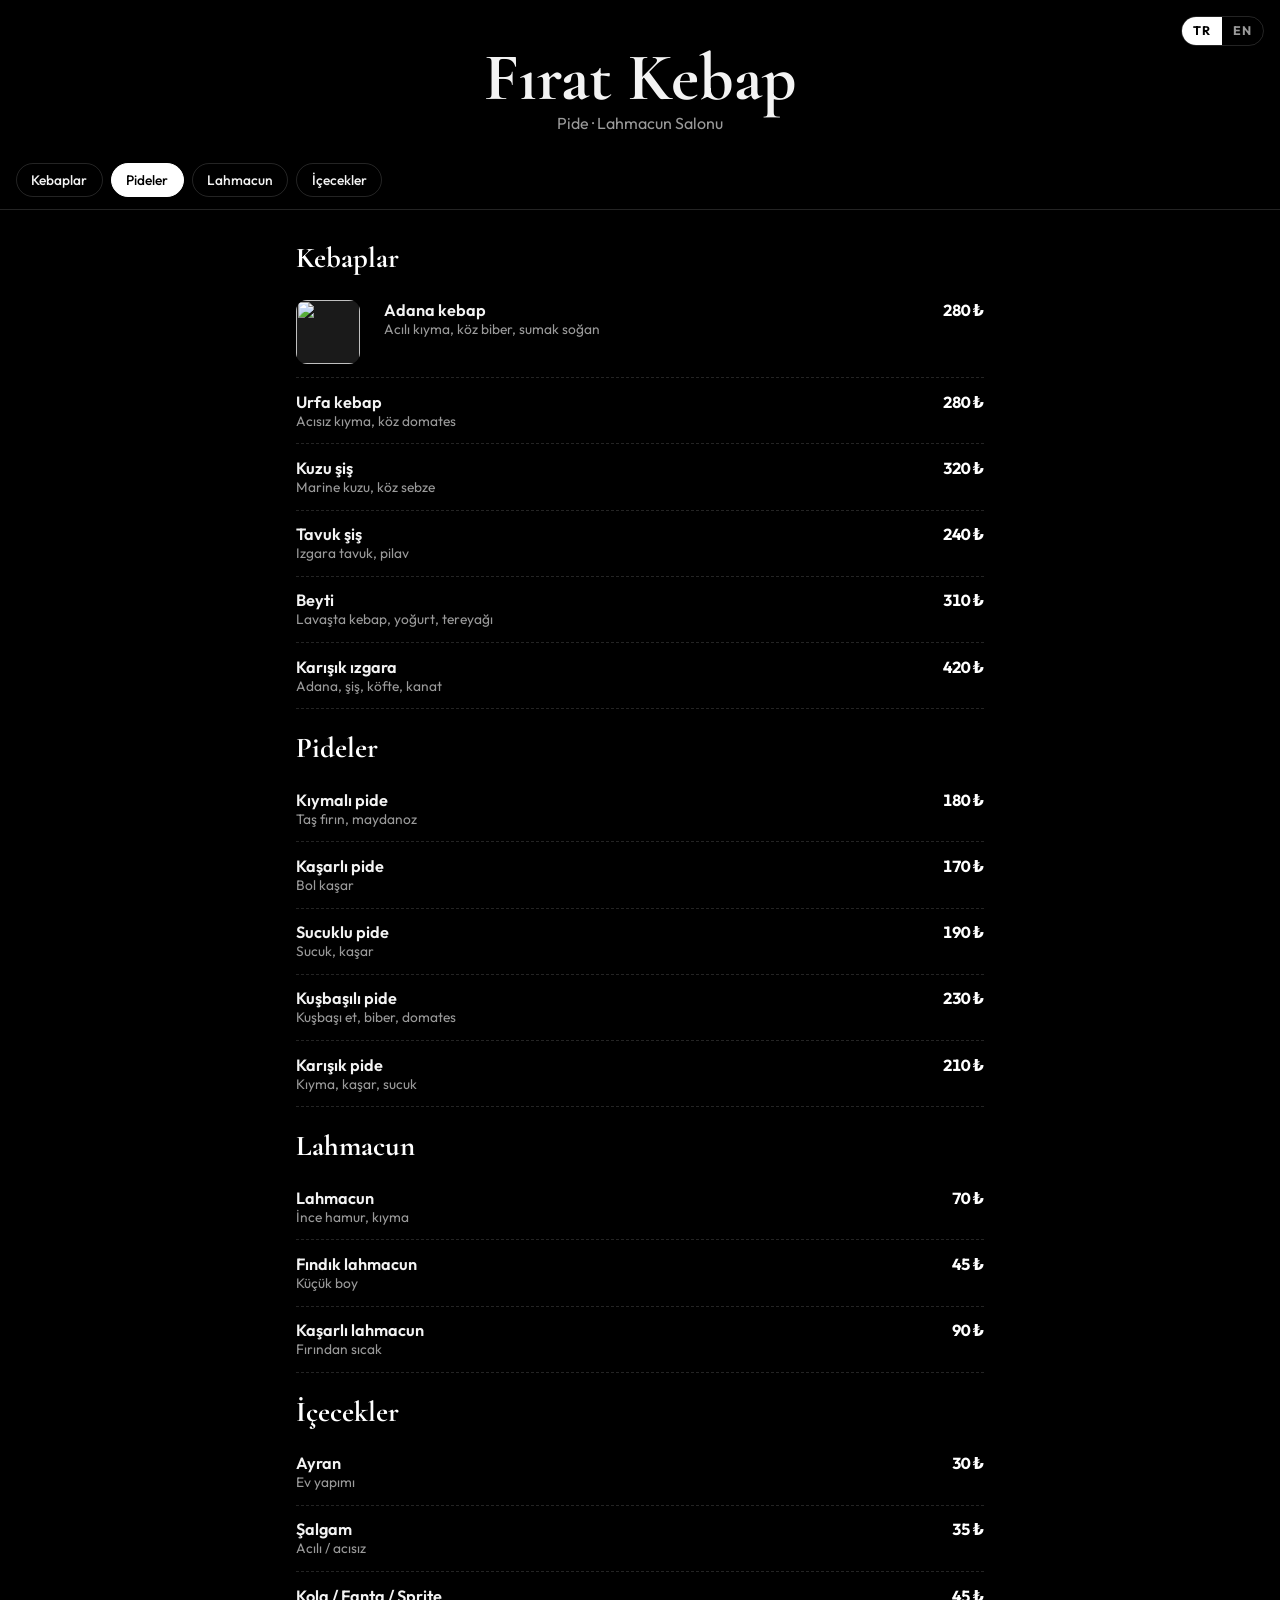
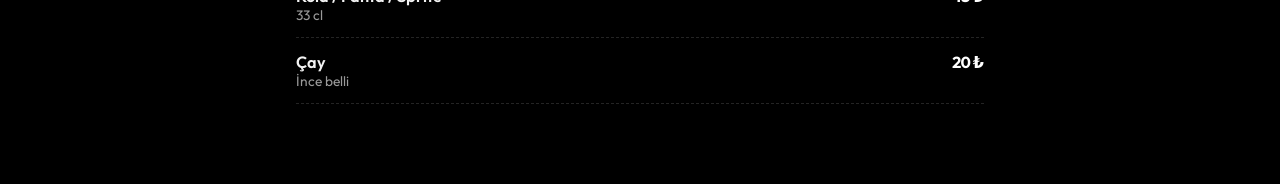
==== index.html @ bc03a83b "Add Turkish/English language toggle on the menu. Co-authored-by: Cursor <cursoragent@cursor.com>" ====
<!DOCTYPE html>
<html lang="tr">
  <head>
    <meta charset="UTF-8" />
    <meta name="viewport" content="width=device-width, initial-scale=1, viewport-fit=cover" />
    <meta name="theme-color" content="#000000" />
    <title>Fırat Kebap · Pide Lahmacun Salonu</title>
    <link rel="preconnect" href="https://fonts.googleapis.com" />
    <link rel="preconnect" href="https://fonts.gstatic.com" crossorigin />
    <link
      href="https://fonts.googleapis.com/css2?family=Cormorant+Garamond:ital,wght@0,600;0,700;1,600&family=Outfit:wght@400;500;600;700&display=swap"
      rel="stylesheet"
    />
    <link rel="stylesheet" href="styles.css?v=3" />
  </head>
  <body>
    <header class="hero">
      <div class="lang" id="lang">
        <button type="button" data-lang="tr">TR</button>
        <button type="button" data-lang="en">EN</button>
      </div>
      <p class="kicker" id="kicker" hidden></p>
      <h1>Fırat Kebap</h1>
      <p class="subtitle" id="subtitle">Pide · Lahmacun Salonu</p>
    </header>

    <nav class="cats" id="cats" aria-label="Kategoriler"></nav>

    <main id="menu"></main>

    <footer class="foot" id="foot" hidden></footer>

    <dialog class="zoom" id="zoom">
      <img id="zoomImg" alt="" />
    </dialog>

    <script src="github-config.js"></script>
    <script src="menu.js"></script>
    <script src="cloud.js"></script>
    <script src="app.js?v=3"></script>
  </body>
</html>
---- styles.css ----
:root {
  --bg: #000000;
  --bg-2: #0d0d0d;
  --paper: #f3f3f3;
  --muted: #9a9a9a;
  --ember: #ffffff;
  --gold: #e8e8e8;
  --line: rgba(255, 255, 255, 0.14);
}

* {
  box-sizing: border-box;
  margin: 0;
  padding: 0;
}

html {
  scroll-behavior: smooth;
}

body {
  min-height: 100dvh;
  font-family: Outfit, system-ui, sans-serif;
  background: #000;
  color: var(--paper);
}

.hero {
  position: relative;
  text-align: center;
  padding: 2.4rem 1.2rem 1.2rem;
}

.lang {
  position: absolute;
  top: 1rem;
  right: 1rem;
  display: flex;
  border: 1px solid var(--line);
  border-radius: 999px;
  overflow: hidden;
}

.lang button {
  appearance: none;
  border: 0;
  background: transparent;
  color: #9a9a9a;
  font: inherit;
  font-size: 0.78rem;
  font-weight: 700;
  letter-spacing: 0.06em;
  padding: 0.4rem 0.7rem;
  cursor: pointer;
}

.lang button.on {
  background: #fff;
  color: #000;
}

.kicker {
  letter-spacing: 0.28em;
  text-transform: uppercase;
  font-size: 0.7rem;
  color: #ccc;
}

.kicker[hidden],
.subtitle[hidden],
.foot[hidden] {
  display: none;
}

.hero h1 {
  font-family: "Cormorant Garamond", Georgia, serif;
  font-size: clamp(2.6rem, 10vw, 4.2rem);
  line-height: 0.95;
  margin: 0.45rem 0 0.2rem;
}

.subtitle {
  color: var(--muted);
  font-size: 1rem;
}

.cats {
  position: sticky;
  top: 0;
  z-index: 5;
  display: flex;
  gap: 0.5rem;
  overflow-x: auto;
  padding: 0.7rem 1rem;
  background: rgba(0, 0, 0, 0.88);
  backdrop-filter: blur(10px);
  border-bottom: 1px solid var(--line);
}

.cats a {
  flex: none;
  text-decoration: none;
  color: var(--paper);
  border: 1px solid var(--line);
  border-radius: 999px;
  padding: 0.45rem 0.9rem;
  font-size: 0.86rem;
  font-weight: 500;
  white-space: nowrap;
}

.cats a.active {
  background: #fff;
  color: #000;
  border-color: #fff;
}

main {
  max-width: 720px;
  margin: 0 auto;
  padding: 0.6rem 1rem 5rem;
}

.section {
  padding-top: 1.3rem;
}

.section h2 {
  font-family: "Cormorant Garamond", Georgia, serif;
  font-size: 1.8rem;
  color: #fff;
  margin-bottom: 0.7rem;
}

.item {
  display: grid;
  grid-template-columns: 1fr auto;
  gap: 0.2rem 1rem;
  padding: 0.85rem 0;
  border-bottom: 1px dashed var(--line);
  align-items: start;
}

.item.with-photo {
  grid-template-columns: 72px 1fr auto;
}

.dish-btn {
  appearance: none;
  border: 0;
  padding: 0;
  background: transparent;
  cursor: zoom-in;
}

.dish {
  width: 64px;
  height: 64px;
  object-fit: cover;
  border-radius: 0.7rem;
  background: #1a1a1a;
  display: block;
}

.item h3 {
  font-size: 1.02rem;
  font-weight: 600;
}

.item p {
  color: var(--muted);
  font-size: 0.86rem;
}

.price {
  font-variant-numeric: tabular-nums;
  font-weight: 700;
  color: #fff;
}

.foot {
  text-align: center;
  padding: 0 1.2rem 2.4rem;
  color: var(--muted);
  font-size: 0.82rem;
  max-width: 720px;
  margin: 0 auto;
}

.qr-btn,
#qrBtn,
.sheet {
  display: none !important;
}

.zoom {
  border: 0;
  padding: 0;
  background: transparent;
  max-width: min(96vw, 900px);
  max-height: 92vh;
  margin: auto;
}

.zoom::backdrop {
  background: rgba(0, 0, 0, 0.88);
}

.zoom img {
  display: block;
  width: 100%;
  height: auto;
  max-height: 92vh;
  object-fit: contain;
  border-radius: 0.6rem;
  cursor: zoom-out;
}
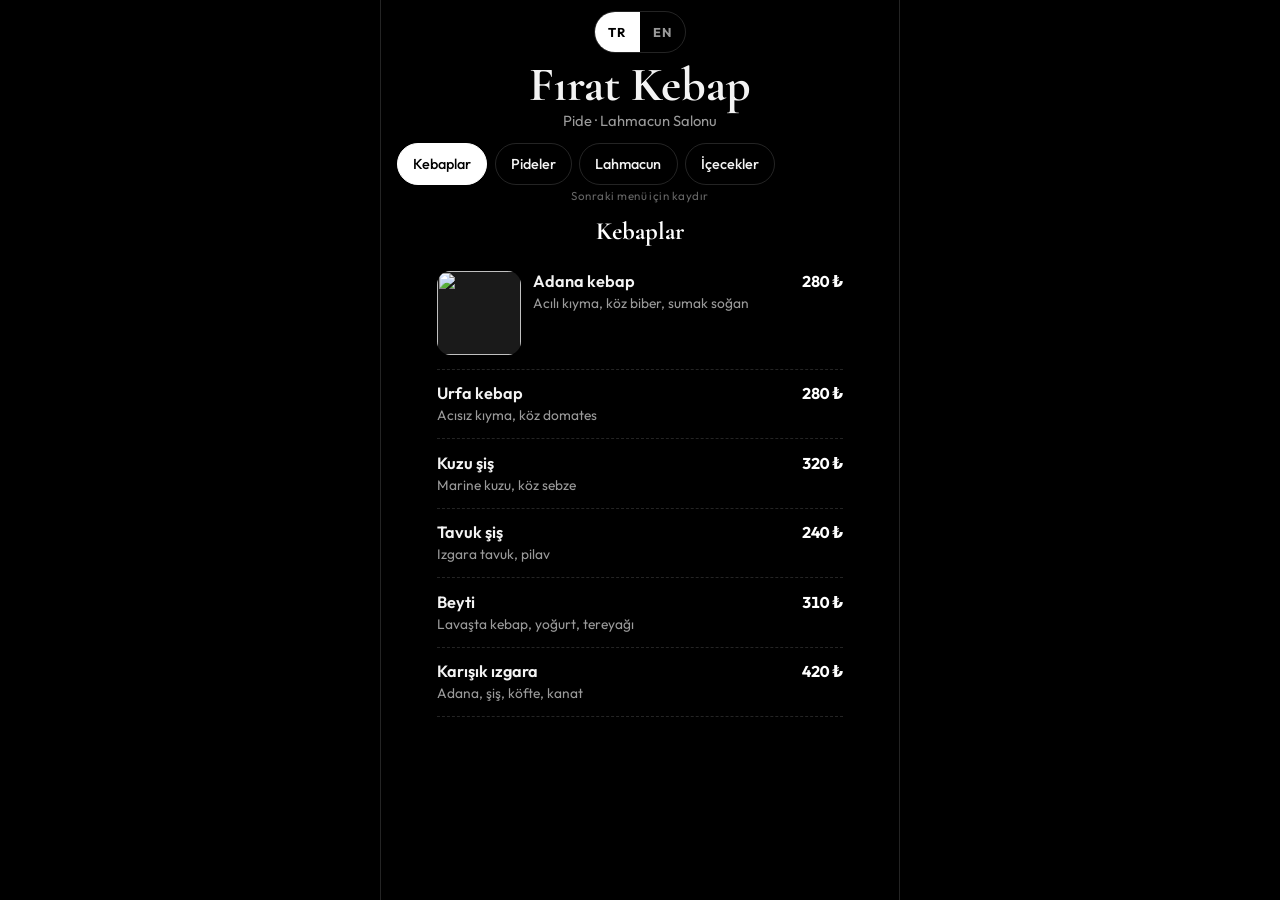
==== commit f71ae02d: "Swipe between menus, center layout, mobile-first. Co-authored-by: Cursor <cursoragent@cursor.com>" ====
--- a/index.html
+++ b/index.html
@@ -11,24 +11,27 @@
       href="https://fonts.googleapis.com/css2?family=Cormorant+Garamond:ital,wght@0,600;0,700;1,600&family=Outfit:wght@400;500;600;700&display=swap"
       rel="stylesheet"
     />
-    <link rel="stylesheet" href="styles.css?v=3" />
+    <link rel="stylesheet" href="styles.css?v=4" />
   </head>
   <body>
-    <header class="hero">
-      <div class="lang" id="lang">
-        <button type="button" data-lang="tr">TR</button>
-        <button type="button" data-lang="en">EN</button>
-      </div>
-      <p class="kicker" id="kicker" hidden></p>
-      <h1>Fırat Kebap</h1>
-      <p class="subtitle" id="subtitle">Pide · Lahmacun Salonu</p>
-    </header>
+    <div class="app">
+      <header class="hero">
+        <div class="lang" id="lang">
+          <button type="button" data-lang="tr">TR</button>
+          <button type="button" data-lang="en">EN</button>
+        </div>
+        <p class="kicker" id="kicker" hidden></p>
+        <h1>Fırat Kebap</h1>
+        <p class="subtitle" id="subtitle">Pide · Lahmacun Salonu</p>
+      </header>
 
-    <nav class="cats" id="cats" aria-label="Kategoriler"></nav>
+      <nav class="cats" id="cats" aria-label="Kategoriler"></nav>
+      <p class="swipe-hint" id="swipeHint"></p>
 
-    <main id="menu"></main>
+      <main id="menu"></main>
 
-    <footer class="foot" id="foot" hidden></footer>
+      <footer class="foot" id="foot" hidden></footer>
+    </div>
 
     <dialog class="zoom" id="zoom">
       <img id="zoomImg" alt="" />
@@ -37,6 +40,6 @@
     <script src="github-config.js"></script>
     <script src="menu.js"></script>
     <script src="cloud.js"></script>
-    <script src="app.js?v=3"></script>
+    <script src="app.js?v=4"></script>
   </body>
 </html>
--- a/styles.css
+++ b/styles.css
@@ -1,11 +1,9 @@
 :root {
   --bg: #000000;
-  --bg-2: #0d0d0d;
   --paper: #f3f3f3;
   --muted: #9a9a9a;
-  --ember: #ffffff;
-  --gold: #e8e8e8;
   --line: rgba(255, 255, 255, 0.14);
+  --pad: max(1rem, env(safe-area-inset-left));
 }
 
 * {
@@ -14,28 +12,38 @@
   padding: 0;
 }
 
-html {
-  scroll-behavior: smooth;
-}
-
+html,
 body {
-  min-height: 100dvh;
+  height: 100%;
+  overflow: hidden;
+  background: #000;
+}
+
+body {
   font-family: Outfit, system-ui, sans-serif;
+  color: var(--paper);
+  padding: env(safe-area-inset-top) env(safe-area-inset-right) env(safe-area-inset-bottom) env(safe-area-inset-left);
+}
+
+.app {
+  height: 100dvh;
+  height: 100svh;
+  max-width: 480px;
+  margin: 0 auto;
+  display: flex;
+  flex-direction: column;
   background: #000;
-  color: var(--paper);
 }
 
 .hero {
-  position: relative;
-  text-align: center;
-  padding: 2.4rem 1.2rem 1.2rem;
+  text-align: center;
+  padding: 0.7rem 1rem 0.35rem;
+  flex: none;
 }
 
 .lang {
-  position: absolute;
-  top: 1rem;
-  right: 1rem;
-  display: flex;
+  display: inline-flex;
+  margin: 0 auto 0.45rem;
   border: 1px solid var(--line);
   border-radius: 999px;
   overflow: hidden;
@@ -47,11 +55,11 @@
   background: transparent;
   color: #9a9a9a;
   font: inherit;
-  font-size: 0.78rem;
+  font-size: 0.8rem;
   font-weight: 700;
   letter-spacing: 0.06em;
-  padding: 0.4rem 0.7rem;
-  cursor: pointer;
+  padding: 0.45rem 0.85rem;
+  min-height: 40px;
 }
 
 .lang button.on {
@@ -62,7 +70,7 @@
 .kicker {
   letter-spacing: 0.28em;
   text-transform: uppercase;
-  font-size: 0.7rem;
+  font-size: 0.68rem;
   color: #ccc;
 }
 
@@ -74,75 +82,113 @@
 
 .hero h1 {
   font-family: "Cormorant Garamond", Georgia, serif;
-  font-size: clamp(2.6rem, 10vw, 4.2rem);
+  font-size: clamp(2.1rem, 9vw, 2.8rem);
   line-height: 0.95;
-  margin: 0.45rem 0 0.2rem;
+  margin: 0.15rem 0 0.15rem;
 }
 
 .subtitle {
   color: var(--muted);
-  font-size: 1rem;
+  font-size: 0.92rem;
 }
 
 .cats {
-  position: sticky;
-  top: 0;
-  z-index: 5;
-  display: flex;
-  gap: 0.5rem;
+  flex: none;
+  display: flex;
+  gap: 0.45rem;
   overflow-x: auto;
-  padding: 0.7rem 1rem;
-  background: rgba(0, 0, 0, 0.88);
-  backdrop-filter: blur(10px);
-  border-bottom: 1px solid var(--line);
-}
-
-.cats a {
-  flex: none;
-  text-decoration: none;
+  scroll-snap-type: x proximity;
+  padding: 0.45rem 1rem 0.2rem;
+  scrollbar-width: none;
+  -webkit-overflow-scrolling: touch;
+}
+
+.cats::-webkit-scrollbar {
+  display: none;
+}
+
+.cats button {
+  flex: none;
+  appearance: none;
+  border: 1px solid var(--line);
+  background: transparent;
   color: var(--paper);
-  border: 1px solid var(--line);
   border-radius: 999px;
-  padding: 0.45rem 0.9rem;
-  font-size: 0.86rem;
+  padding: 0.5rem 0.95rem;
+  min-height: 42px;
+  font: inherit;
+  font-size: 0.9rem;
   font-weight: 500;
   white-space: nowrap;
-}
-
-.cats a.active {
+  scroll-snap-align: center;
+}
+
+.cats button.on {
   background: #fff;
   color: #000;
   border-color: #fff;
 }
 
-main {
-  max-width: 720px;
+.swipe-hint {
+  flex: none;
+  text-align: center;
+  color: #666;
+  font-size: 0.72rem;
+  letter-spacing: 0.04em;
+  padding: 0 1rem 0.35rem;
+}
+
+#menu {
+  flex: 1;
+  min-height: 0;
+  display: flex;
+  overflow-x: auto;
+  overflow-y: hidden;
+  scroll-snap-type: x mandatory;
+  scroll-behavior: smooth;
+  -webkit-overflow-scrolling: touch;
+  scrollbar-width: none;
+}
+
+#menu::-webkit-scrollbar {
+  display: none;
+}
+
+.section {
+  flex: 0 0 100%;
+  width: 100%;
+  overflow-y: auto;
+  scroll-snap-align: start;
+  scroll-snap-stop: always;
+  -webkit-overflow-scrolling: touch;
+}
+
+.sheet-list {
+  width: min(100%, 440px);
   margin: 0 auto;
-  padding: 0.6rem 1rem 5rem;
-}
-
-.section {
-  padding-top: 1.3rem;
+  padding: 0.3rem 1.05rem 2.2rem;
 }
 
 .section h2 {
   font-family: "Cormorant Garamond", Georgia, serif;
-  font-size: 1.8rem;
+  font-size: 1.55rem;
   color: #fff;
-  margin-bottom: 0.7rem;
+  text-align: center;
+  margin: 0.2rem 0 0.7rem;
 }
 
 .item {
   display: grid;
-  grid-template-columns: 1fr auto;
-  gap: 0.2rem 1rem;
+  grid-template-columns: 1fr;
+  gap: 0.15rem;
   padding: 0.85rem 0;
   border-bottom: 1px dashed var(--line);
+}
+
+.item.with-photo {
+  grid-template-columns: 84px 1fr;
+  gap: 0.75rem;
   align-items: start;
-}
-
-.item.with-photo {
-  grid-template-columns: 72px 1fr auto;
 }
 
 .dish-btn {
@@ -154,37 +200,48 @@
 }
 
 .dish {
-  width: 64px;
-  height: 64px;
+  width: 84px;
+  height: 84px;
   object-fit: cover;
-  border-radius: 0.7rem;
+  border-radius: 0.85rem;
   background: #1a1a1a;
   display: block;
+}
+
+.line {
+  display: flex;
+  align-items: baseline;
+  justify-content: space-between;
+  gap: 0.7rem;
 }
 
 .item h3 {
   font-size: 1.02rem;
   font-weight: 600;
+  line-height: 1.25;
 }
 
 .item p {
   color: var(--muted);
   font-size: 0.86rem;
+  line-height: 1.35;
+  margin-top: 0.15rem;
 }
 
 .price {
+  flex: none;
   font-variant-numeric: tabular-nums;
   font-weight: 700;
   color: #fff;
+  font-size: 0.98rem;
 }
 
 .foot {
-  text-align: center;
-  padding: 0 1.2rem 2.4rem;
+  flex: none;
+  text-align: center;
+  padding: 0.4rem 1rem 0.8rem;
   color: var(--muted);
-  font-size: 0.82rem;
-  max-width: 720px;
-  margin: 0 auto;
+  font-size: 0.78rem;
 }
 
 .qr-btn,
@@ -215,3 +272,15 @@
   border-radius: 0.6rem;
   cursor: zoom-out;
 }
+
+@media (min-width: 760px) {
+  .app {
+    max-width: 520px;
+    border-left: 1px solid var(--line);
+    border-right: 1px solid var(--line);
+  }
+
+  .hero h1 {
+    font-size: 3rem;
+  }
+}
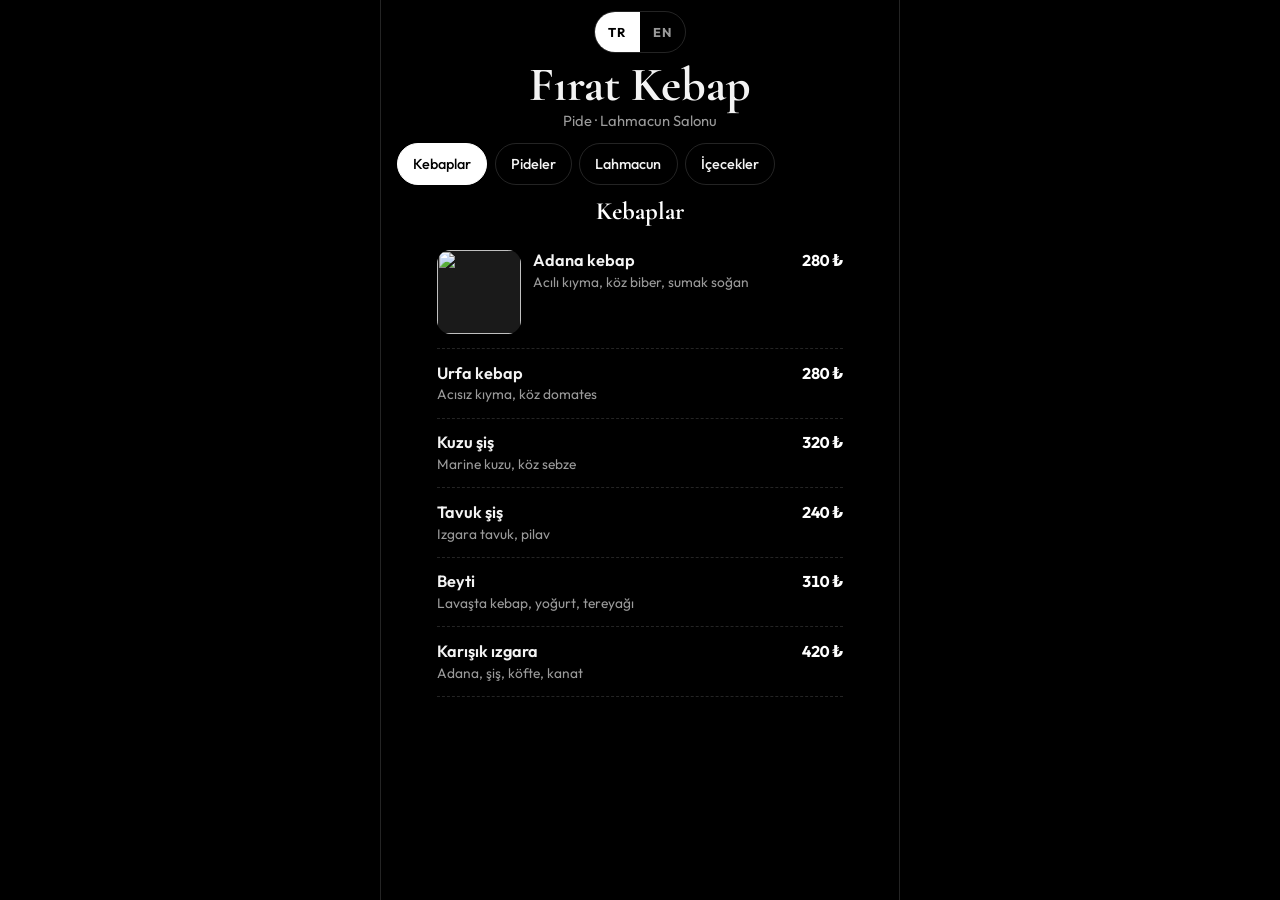
==== commit 515207a4: "Remove swipe hint text from the menu. Co-authored-by: Cursor <cursoragent@cursor.com>" ====
--- a/index.html
+++ b/index.html
@@ -11,7 +11,7 @@
       href="https://fonts.googleapis.com/css2?family=Cormorant+Garamond:ital,wght@0,600;0,700;1,600&family=Outfit:wght@400;500;600;700&display=swap"
       rel="stylesheet"
     />
-    <link rel="stylesheet" href="styles.css?v=4" />
+    <link rel="stylesheet" href="styles.css?v=5" />
   </head>
   <body>
     <div class="app">
@@ -26,7 +26,6 @@
       </header>
 
       <nav class="cats" id="cats" aria-label="Kategoriler"></nav>
-      <p class="swipe-hint" id="swipeHint"></p>
 
       <main id="menu"></main>
 
@@ -40,6 +39,6 @@
     <script src="github-config.js"></script>
     <script src="menu.js"></script>
     <script src="cloud.js"></script>
-    <script src="app.js?v=4"></script>
+    <script src="app.js?v=5"></script>
   </body>
 </html>
--- a/styles.css
+++ b/styles.css
@@ -129,15 +129,6 @@
   border-color: #fff;
 }
 
-.swipe-hint {
-  flex: none;
-  text-align: center;
-  color: #666;
-  font-size: 0.72rem;
-  letter-spacing: 0.04em;
-  padding: 0 1rem 0.35rem;
-}
-
 #menu {
   flex: 1;
   min-height: 0;
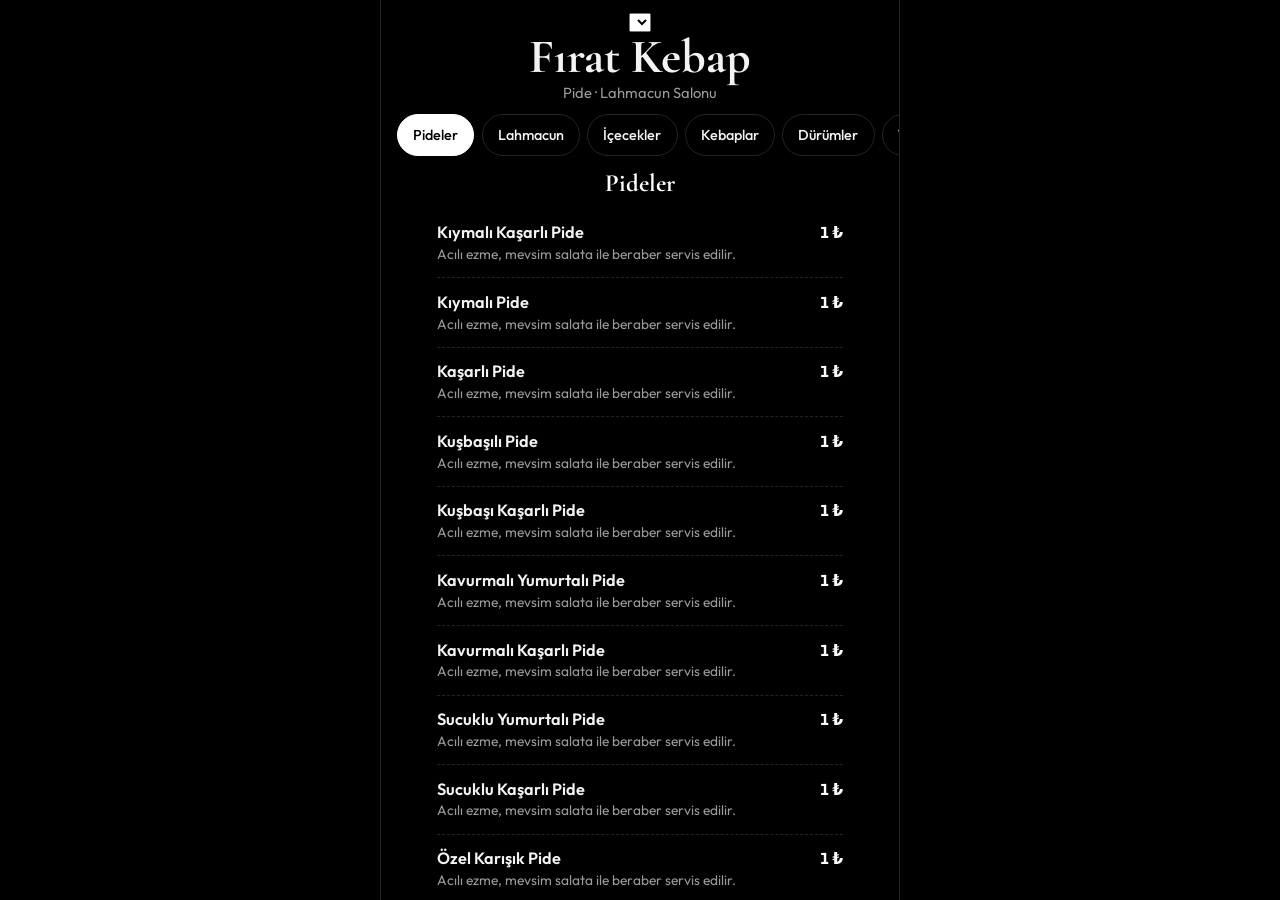
==== commit 1750b6d2: "Menuye diller eklendi" ====
--- a/index.html
+++ b/index.html
@@ -1,44 +1,43 @@
-<!DOCTYPE html>
-<html lang="tr">
-  <head>
-    <meta charset="UTF-8" />
-    <meta name="viewport" content="width=device-width, initial-scale=1, viewport-fit=cover" />
-    <meta name="theme-color" content="#000000" />
-    <title>Fırat Kebap · Pide Lahmacun Salonu</title>
-    <link rel="preconnect" href="https://fonts.googleapis.com" />
-    <link rel="preconnect" href="https://fonts.gstatic.com" crossorigin />
-    <link
-      href="https://fonts.googleapis.com/css2?family=Cormorant+Garamond:ital,wght@0,600;0,700;1,600&family=Outfit:wght@400;500;600;700&display=swap"
-      rel="stylesheet"
-    />
-    <link rel="stylesheet" href="styles.css?v=5" />
-  </head>
-  <body>
-    <div class="app">
-      <header class="hero">
-        <div class="lang" id="lang">
-          <button type="button" data-lang="tr">TR</button>
-          <button type="button" data-lang="en">EN</button>
-        </div>
-        <p class="kicker" id="kicker" hidden></p>
-        <h1>Fırat Kebap</h1>
-        <p class="subtitle" id="subtitle">Pide · Lahmacun Salonu</p>
-      </header>
-
-      <nav class="cats" id="cats" aria-label="Kategoriler"></nav>
-
-      <main id="menu"></main>
-
-      <footer class="foot" id="foot" hidden></footer>
-    </div>
-
-    <dialog class="zoom" id="zoom">
-      <img id="zoomImg" alt="" />
-    </dialog>
-
-    <script src="github-config.js"></script>
-    <script src="menu.js"></script>
-    <script src="cloud.js"></script>
-    <script src="app.js?v=5"></script>
-  </body>
-</html>
+<!DOCTYPE html>
+<html lang="tr">
+  <head>
+    <meta charset="UTF-8" />
+    <meta name="viewport" content="width=device-width, initial-scale=1, viewport-fit=cover" />
+    <meta name="theme-color" content="#000000" />
+    <title>Fırat Kebap · Pide Lahmacun Salonu</title>
+    <link rel="preconnect" href="https://fonts.googleapis.com" />
+    <link rel="preconnect" href="https://fonts.gstatic.com" crossorigin />
+    <link
+      href="https://fonts.googleapis.com/css2?family=Cormorant+Garamond:ital,wght@0,600;0,700;1,600&family=Outfit:wght@400;500;600;700&display=swap"
+      rel="stylesheet"
+    />
+    <link rel="stylesheet" href="styles.css?v=6" />
+  </head>
+  <body>
+    <div class="app">
+      <header class="hero">
+        <label class="lang-wrap">
+          <select id="lang" class="lang-pick" aria-label="Dil"></select>
+        </label>
+        <p class="kicker" id="kicker" hidden></p>
+        <h1>Fırat Kebap</h1>
+        <p class="subtitle" id="subtitle">Pide · Lahmacun Salonu</p>
+      </header>
+
+      <nav class="cats" id="cats" aria-label="Kategoriler"></nav>
+
+      <main id="menu"></main>
+
+      <footer class="foot" id="foot" hidden></footer>
+    </div>
+
+    <dialog class="zoom" id="zoom">
+      <img id="zoomImg" alt="" />
+    </dialog>
+
+    <script src="github-config.js"></script>
+    <script src="menu.js"></script>
+    <script src="cloud.js"></script>
+    <script src="app.js?v=6"></script>
+  </body>
+</html>
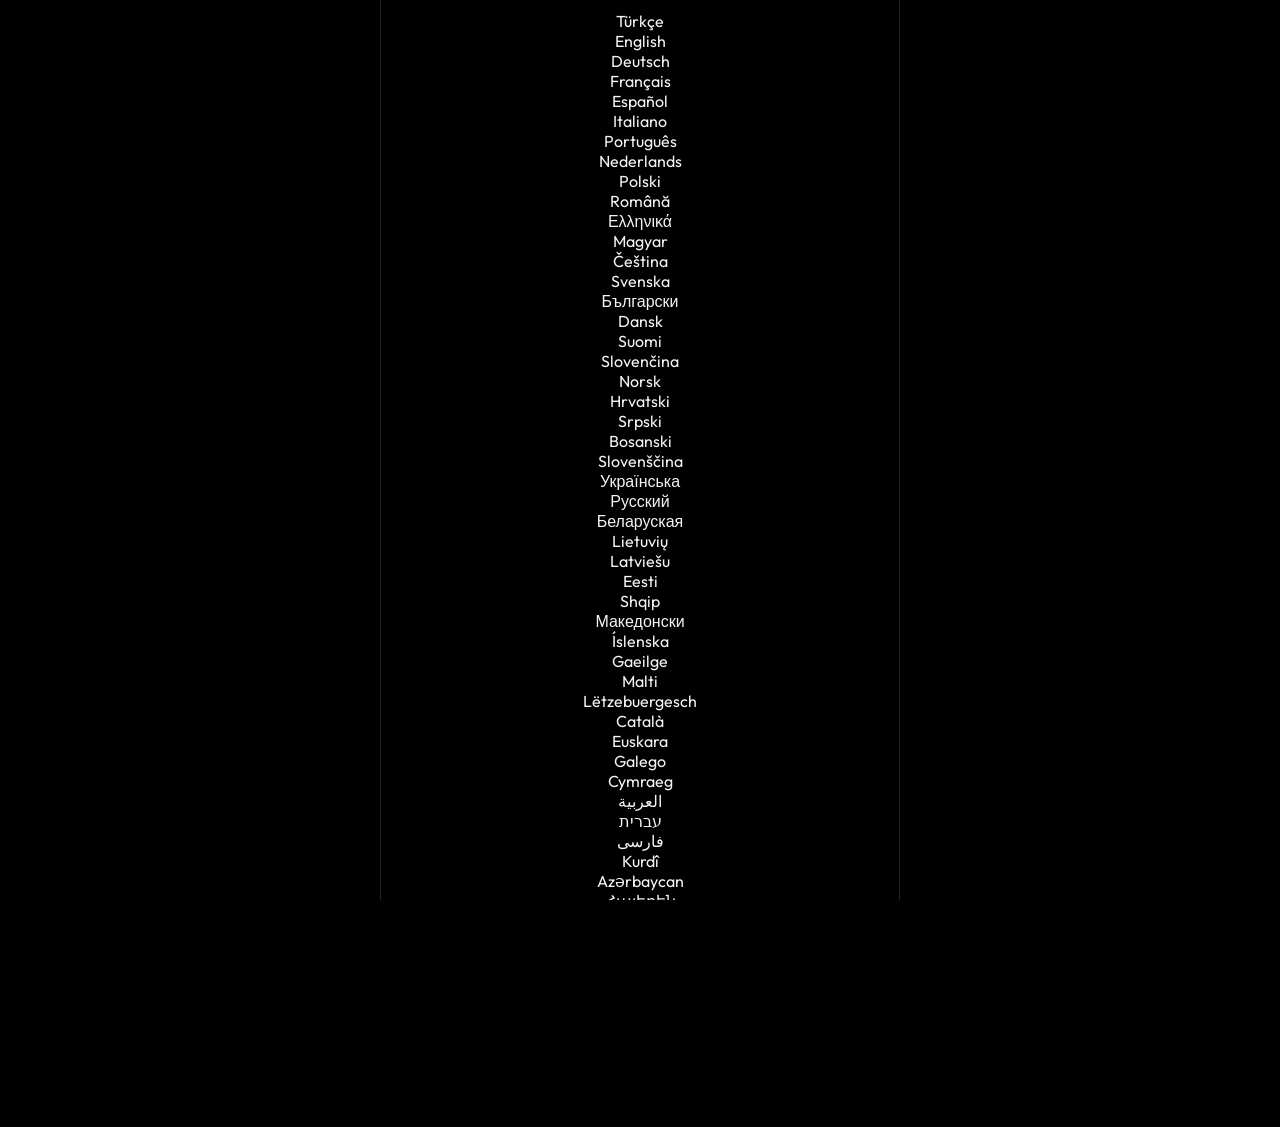
==== commit 7f44c31e: "Dil dugmeleri geri geldi" ====
--- a/index.html
+++ b/index.html
@@ -11,14 +11,12 @@
       href="https://fonts.googleapis.com/css2?family=Cormorant+Garamond:ital,wght@0,600;0,700;1,600&family=Outfit:wght@400;500;600;700&display=swap"
       rel="stylesheet"
     />
-    <link rel="stylesheet" href="styles.css?v=6" />
+    <link rel="stylesheet" href="styles.css?v=7" />
   </head>
   <body>
     <div class="app">
       <header class="hero">
-        <label class="lang-wrap">
-          <select id="lang" class="lang-pick" aria-label="Dil"></select>
-        </label>
+        <div class="lang" id="lang" role="group" aria-label="Dil"></div>
         <p class="kicker" id="kicker" hidden></p>
         <h1>Fırat Kebap</h1>
         <p class="subtitle" id="subtitle">Pide · Lahmacun Salonu</p>
@@ -38,6 +36,6 @@
     <script src="github-config.js"></script>
     <script src="menu.js"></script>
     <script src="cloud.js"></script>
-    <script src="app.js?v=6"></script>
+    <script src="app.js?v=7"></script>
   </body>
 </html>
--- a/styles.css
+++ b/styles.css
@@ -1,277 +1,277 @@
-:root {
-  --bg: #000000;
-  --paper: #f3f3f3;
-  --muted: #9a9a9a;
-  --line: rgba(255, 255, 255, 0.14);
-  --pad: max(1rem, env(safe-area-inset-left));
-}
-
-* {
-  box-sizing: border-box;
-  margin: 0;
-  padding: 0;
-}
-
-html,
-body {
-  height: 100%;
-  overflow: hidden;
-  background: #000;
-}
-
-body {
-  font-family: Outfit, system-ui, sans-serif;
-  color: var(--paper);
-  padding: env(safe-area-inset-top) env(safe-area-inset-right) env(safe-area-inset-bottom) env(safe-area-inset-left);
-}
-
-.app {
-  height: 100dvh;
-  height: 100svh;
-  max-width: 480px;
-  margin: 0 auto;
-  display: flex;
-  flex-direction: column;
-  background: #000;
-}
-
-.hero {
-  text-align: center;
-  padding: 0.7rem 1rem 0.35rem;
-  flex: none;
-}
-
-.lang {
-  display: inline-flex;
-  margin: 0 auto 0.45rem;
-  border: 1px solid var(--line);
-  border-radius: 999px;
-  overflow: hidden;
-}
-
-.lang button {
-  appearance: none;
-  border: 0;
-  background: transparent;
-  color: #9a9a9a;
-  font: inherit;
-  font-size: 0.8rem;
-  font-weight: 700;
-  letter-spacing: 0.06em;
-  padding: 0.45rem 0.85rem;
-  min-height: 40px;
-}
-
-.lang button.on {
-  background: #fff;
-  color: #000;
-}
-
-.kicker {
-  letter-spacing: 0.28em;
-  text-transform: uppercase;
-  font-size: 0.68rem;
-  color: #ccc;
-}
-
-.kicker[hidden],
-.subtitle[hidden],
-.foot[hidden] {
-  display: none;
-}
-
-.hero h1 {
-  font-family: "Cormorant Garamond", Georgia, serif;
-  font-size: clamp(2.1rem, 9vw, 2.8rem);
-  line-height: 0.95;
-  margin: 0.15rem 0 0.15rem;
-}
-
-.subtitle {
-  color: var(--muted);
-  font-size: 0.92rem;
-}
-
-.cats {
-  flex: none;
-  display: flex;
-  gap: 0.45rem;
-  overflow-x: auto;
-  scroll-snap-type: x proximity;
-  padding: 0.45rem 1rem 0.2rem;
-  scrollbar-width: none;
-  -webkit-overflow-scrolling: touch;
-}
-
-.cats::-webkit-scrollbar {
-  display: none;
-}
-
-.cats button {
-  flex: none;
-  appearance: none;
-  border: 1px solid var(--line);
-  background: transparent;
-  color: var(--paper);
-  border-radius: 999px;
-  padding: 0.5rem 0.95rem;
-  min-height: 42px;
-  font: inherit;
-  font-size: 0.9rem;
-  font-weight: 500;
-  white-space: nowrap;
-  scroll-snap-align: center;
-}
-
-.cats button.on {
-  background: #fff;
-  color: #000;
-  border-color: #fff;
-}
-
-#menu {
-  flex: 1;
-  min-height: 0;
-  display: flex;
-  overflow-x: auto;
-  overflow-y: hidden;
-  scroll-snap-type: x mandatory;
-  scroll-behavior: smooth;
-  -webkit-overflow-scrolling: touch;
-  scrollbar-width: none;
-}
-
-#menu::-webkit-scrollbar {
-  display: none;
-}
-
-.section {
-  flex: 0 0 100%;
-  width: 100%;
-  overflow-y: auto;
-  scroll-snap-align: start;
-  scroll-snap-stop: always;
-  -webkit-overflow-scrolling: touch;
-}
-
-.sheet-list {
-  width: min(100%, 440px);
-  margin: 0 auto;
-  padding: 0.3rem 1.05rem 2.2rem;
-}
-
-.section h2 {
-  font-family: "Cormorant Garamond", Georgia, serif;
-  font-size: 1.55rem;
-  color: #fff;
-  text-align: center;
-  margin: 0.2rem 0 0.7rem;
-}
-
-.item {
-  display: grid;
-  grid-template-columns: 1fr;
-  gap: 0.15rem;
-  padding: 0.85rem 0;
-  border-bottom: 1px dashed var(--line);
-}
-
-.item.with-photo {
-  grid-template-columns: 84px 1fr;
-  gap: 0.75rem;
-  align-items: start;
-}
-
-.dish-btn {
-  appearance: none;
-  border: 0;
-  padding: 0;
-  background: transparent;
-  cursor: zoom-in;
-}
-
-.dish {
-  width: 84px;
-  height: 84px;
-  object-fit: cover;
-  border-radius: 0.85rem;
-  background: #1a1a1a;
-  display: block;
-}
-
-.line {
-  display: flex;
-  align-items: baseline;
-  justify-content: space-between;
-  gap: 0.7rem;
-}
-
-.item h3 {
-  font-size: 1.02rem;
-  font-weight: 600;
-  line-height: 1.25;
-}
-
-.item p {
-  color: var(--muted);
-  font-size: 0.86rem;
-  line-height: 1.35;
-  margin-top: 0.15rem;
-}
-
-.price {
-  flex: none;
-  font-variant-numeric: tabular-nums;
-  font-weight: 700;
-  color: #fff;
-  font-size: 0.98rem;
-}
-
-.foot {
-  flex: none;
-  text-align: center;
-  padding: 0.4rem 1rem 0.8rem;
-  color: var(--muted);
-  font-size: 0.78rem;
-}
-
-.qr-btn,
-#qrBtn,
-.sheet {
-  display: none !important;
-}
-
-.zoom {
-  border: 0;
-  padding: 0;
-  background: transparent;
-  max-width: min(96vw, 900px);
-  max-height: 92vh;
-  margin: auto;
-}
-
-.zoom::backdrop {
-  background: rgba(0, 0, 0, 0.88);
-}
-
-.zoom img {
-  display: block;
-  width: 100%;
-  height: auto;
-  max-height: 92vh;
-  object-fit: contain;
-  border-radius: 0.6rem;
-  cursor: zoom-out;
-}
-
-@media (min-width: 760px) {
-  .app {
-    max-width: 520px;
-    border-left: 1px solid var(--line);
-    border-right: 1px solid var(--line);
-  }
-
-  .hero h1 {
-    font-size: 3rem;
-  }
-}
+:root {
+  --bg: #000000;
+  --paper: #f3f3f3;
+  --muted: #9a9a9a;
+  --line: rgba(255, 255, 255, 0.14);
+  --pad: max(1rem, env(safe-area-inset-left));
+}
+
+* {
+  box-sizing: border-box;
+  margin: 0;
+  padding: 0;
+}
+
+html,
+body {
+  height: 100%;
+  overflow: hidden;
+  background: #000;
+}
+
+body {
+  font-family: Outfit, "Segoe UI", "PingFang SC", "Hiragino Sans", "Yu Gothic", "Malgun Gothic", "Noto Sans CJK SC", "Noto Naskh Arabic", "Noto Sans Hebrew", "Noto Sans Armenian", sans-serif;
+  color: var(--paper);
+  padding: env(safe-area-inset-top) env(safe-area-inset-right) env(safe-area-inset-bottom) env(safe-area-inset-left);
+}
+
+.app {
+  height: 100dvh;
+  height: 100svh;
+  max-width: 480px;
+  margin: 0 auto;
+  display: flex;
+  flex-direction: column;
+  background: #000;
+}
+
+.hero {
+  text-align: center;
+  padding: 0.7rem 1rem 0.35rem;
+  flex: none;
+}
+
+.lang-wrap {
+  display: block;
+  margin: 0 auto 0.45rem;
+}
+
+.lang-pick {
+  display: block;
+  margin: 0 auto;
+  max-width: 100%;
+  appearance: none;
+  background: #000 url("data:image/svg+xml,%3Csvg xmlns='http://www.w3.org/2000/svg' width='12' height='8' viewBox='0 0 12 8'%3E%3Cpath fill='%23ffffff' d='M1 1l5 5 5-5'/%3E%3C/svg%3E") no-repeat right 0.8rem center;
+  color: #fff;
+  border: 1px solid var(--line);
+  border-radius: 999px;
+  padding: 0.45rem 2rem 0.45rem 0.95rem;
+  min-height: 40px;
+  font: inherit;
+  font-size: 0.82rem;
+  font-weight: 600;
+}
+
+html[dir="rtl"] .lang-pick {
+  background-position: left 0.8rem center;
+  padding: 0.45rem 0.95rem 0.45rem 2rem;
+}
+
+.kicker {
+  letter-spacing: 0.28em;
+  text-transform: uppercase;
+  font-size: 0.68rem;
+  color: #ccc;
+}
+
+.kicker[hidden],
+.subtitle[hidden],
+.foot[hidden] {
+  display: none;
+}
+
+.hero h1 {
+  font-family: "Cormorant Garamond", Georgia, serif;
+  font-size: clamp(2.1rem, 9vw, 2.8rem);
+  line-height: 0.95;
+  margin: 0.15rem 0 0.15rem;
+}
+
+.subtitle {
+  color: var(--muted);
+  font-size: 0.92rem;
+}
+
+.cats {
+  flex: none;
+  display: flex;
+  gap: 0.45rem;
+  overflow-x: auto;
+  scroll-snap-type: x proximity;
+  padding: 0.45rem 1rem 0.2rem;
+  scrollbar-width: none;
+  -webkit-overflow-scrolling: touch;
+}
+
+.cats::-webkit-scrollbar {
+  display: none;
+}
+
+.cats button {
+  flex: none;
+  appearance: none;
+  border: 1px solid var(--line);
+  background: transparent;
+  color: var(--paper);
+  border-radius: 999px;
+  padding: 0.5rem 0.95rem;
+  min-height: 42px;
+  font: inherit;
+  font-size: 0.9rem;
+  font-weight: 500;
+  white-space: nowrap;
+  scroll-snap-align: center;
+}
+
+.cats button.on {
+  background: #fff;
+  color: #000;
+  border-color: #fff;
+}
+
+#menu {
+  flex: 1;
+  min-height: 0;
+  display: flex;
+  overflow-x: auto;
+  overflow-y: hidden;
+  scroll-snap-type: x mandatory;
+  scroll-behavior: smooth;
+  -webkit-overflow-scrolling: touch;
+  scrollbar-width: none;
+}
+
+#menu::-webkit-scrollbar {
+  display: none;
+}
+
+.section {
+  flex: 0 0 100%;
+  width: 100%;
+  overflow-y: auto;
+  scroll-snap-align: start;
+  scroll-snap-stop: always;
+  -webkit-overflow-scrolling: touch;
+}
+
+.sheet-list {
+  width: min(100%, 440px);
+  margin: 0 auto;
+  padding: 0.3rem 1.05rem 2.2rem;
+}
+
+.section h2 {
+  font-family: "Cormorant Garamond", Georgia, serif;
+  font-size: 1.55rem;
+  color: #fff;
+  text-align: center;
+  margin: 0.2rem 0 0.7rem;
+}
+
+.item {
+  display: grid;
+  grid-template-columns: 1fr;
+  gap: 0.15rem;
+  padding: 0.85rem 0;
+  border-bottom: 1px dashed var(--line);
+}
+
+.item.with-photo {
+  grid-template-columns: 84px 1fr;
+  gap: 0.75rem;
+  align-items: start;
+}
+
+.dish-btn {
+  appearance: none;
+  border: 0;
+  padding: 0;
+  background: transparent;
+  cursor: zoom-in;
+}
+
+.dish {
+  width: 84px;
+  height: 84px;
+  object-fit: cover;
+  border-radius: 0.85rem;
+  background: #1a1a1a;
+  display: block;
+}
+
+.line {
+  display: flex;
+  align-items: baseline;
+  justify-content: space-between;
+  gap: 0.7rem;
+}
+
+.item h3 {
+  font-size: 1.02rem;
+  font-weight: 600;
+  line-height: 1.25;
+}
+
+.item p {
+  color: var(--muted);
+  font-size: 0.86rem;
+  line-height: 1.35;
+  margin-top: 0.15rem;
+}
+
+.price {
+  flex: none;
+  font-variant-numeric: tabular-nums;
+  font-weight: 700;
+  color: #fff;
+  font-size: 0.98rem;
+}
+
+.foot {
+  flex: none;
+  text-align: center;
+  padding: 0.4rem 1rem 0.8rem;
+  color: var(--muted);
+  font-size: 0.78rem;
+}
+
+.qr-btn,
+#qrBtn,
+.sheet {
+  display: none !important;
+}
+
+.zoom {
+  border: 0;
+  padding: 0;
+  background: transparent;
+  max-width: min(96vw, 900px);
+  max-height: 92vh;
+  margin: auto;
+}
+
+.zoom::backdrop {
+  background: rgba(0, 0, 0, 0.88);
+}
+
+.zoom img {
+  display: block;
+  width: 100%;
+  height: auto;
+  max-height: 92vh;
+  object-fit: contain;
+  border-radius: 0.6rem;
+  cursor: zoom-out;
+}
+
+@media (min-width: 760px) {
+  .app {
+    max-width: 520px;
+    border-left: 1px solid var(--line);
+    border-right: 1px solid var(--line);
+  }
+
+  .hero h1 {
+    font-size: 3rem;
+  }
+}
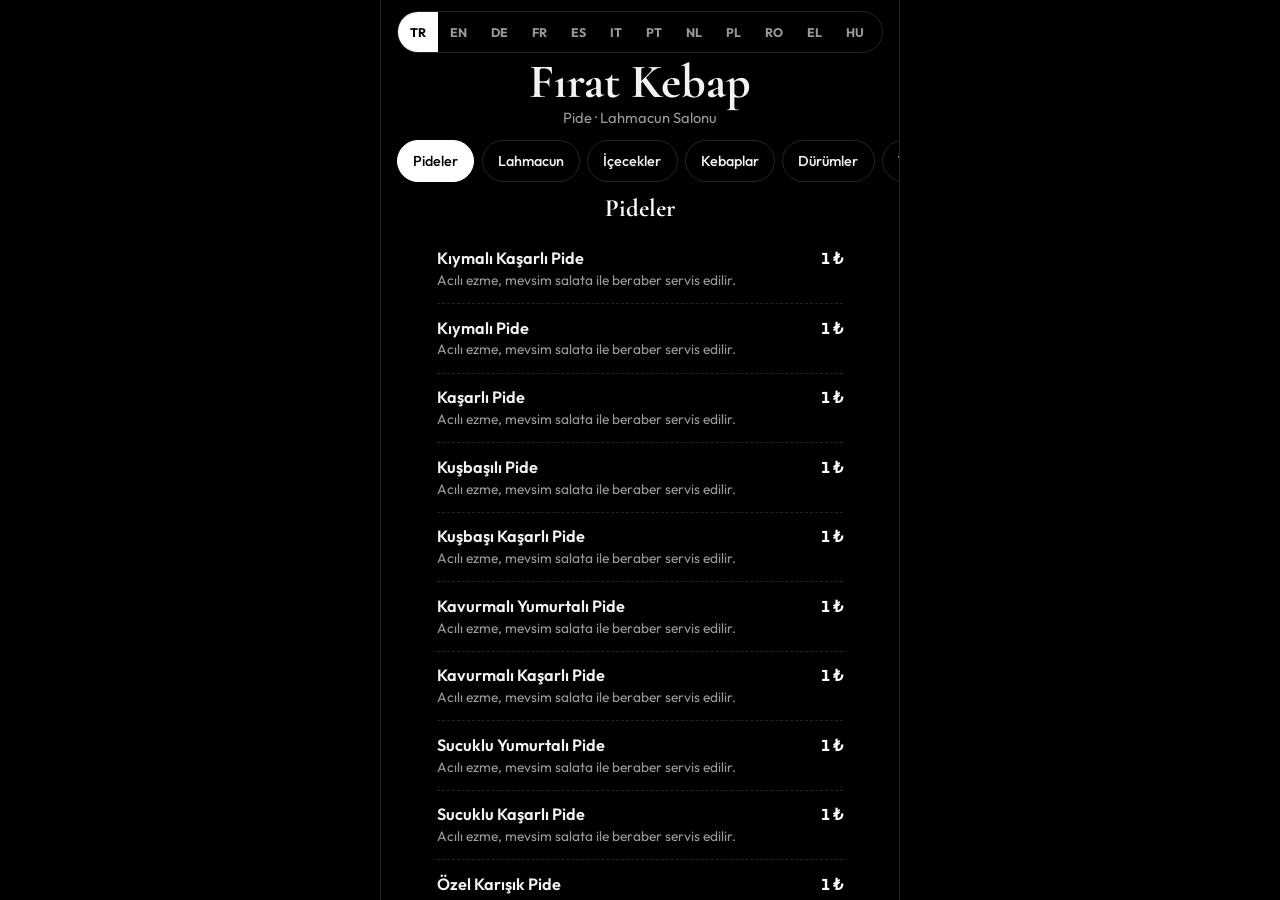
==== commit 9a62ea71: "Kategori sirasi guncellendi" ====
--- a/index.html
+++ b/index.html
@@ -11,7 +11,7 @@
       href="https://fonts.googleapis.com/css2?family=Cormorant+Garamond:ital,wght@0,600;0,700;1,600&family=Outfit:wght@400;500;600;700&display=swap"
       rel="stylesheet"
     />
-    <link rel="stylesheet" href="styles.css?v=7" />
+    <link rel="stylesheet" href="styles.css?v=8" />
   </head>
   <body>
     <div class="app">
@@ -36,6 +36,6 @@
     <script src="github-config.js"></script>
     <script src="menu.js"></script>
     <script src="cloud.js"></script>
-    <script src="app.js?v=7"></script>
+    <script src="app.js?v=8"></script>
   </body>
 </html>
--- a/styles.css
+++ b/styles.css
@@ -41,30 +41,37 @@
   flex: none;
 }
 
-.lang-wrap {
-  display: block;
+.lang {
+  display: flex;
   margin: 0 auto 0.45rem;
-}
-
-.lang-pick {
-  display: block;
-  margin: 0 auto;
   max-width: 100%;
-  appearance: none;
-  background: #000 url("data:image/svg+xml,%3Csvg xmlns='http://www.w3.org/2000/svg' width='12' height='8' viewBox='0 0 12 8'%3E%3Cpath fill='%23ffffff' d='M1 1l5 5 5-5'/%3E%3C/svg%3E") no-repeat right 0.8rem center;
-  color: #fff;
   border: 1px solid var(--line);
   border-radius: 999px;
-  padding: 0.45rem 2rem 0.45rem 0.95rem;
+  overflow-x: auto;
+  scrollbar-width: none;
+}
+
+.lang::-webkit-scrollbar {
+  display: none;
+}
+
+.lang button {
+  appearance: none;
+  border: 0;
+  background: transparent;
+  color: #9a9a9a;
+  font: inherit;
+  font-size: 0.78rem;
+  font-weight: 700;
+  letter-spacing: 0.04em;
+  padding: 0.45rem 0.72rem;
   min-height: 40px;
-  font: inherit;
-  font-size: 0.82rem;
-  font-weight: 600;
-}
-
-html[dir="rtl"] .lang-pick {
-  background-position: left 0.8rem center;
-  padding: 0.45rem 0.95rem 0.45rem 2rem;
+  flex: none;
+}
+
+.lang button.on {
+  background: #fff;
+  color: #000;
 }
 
 .kicker {
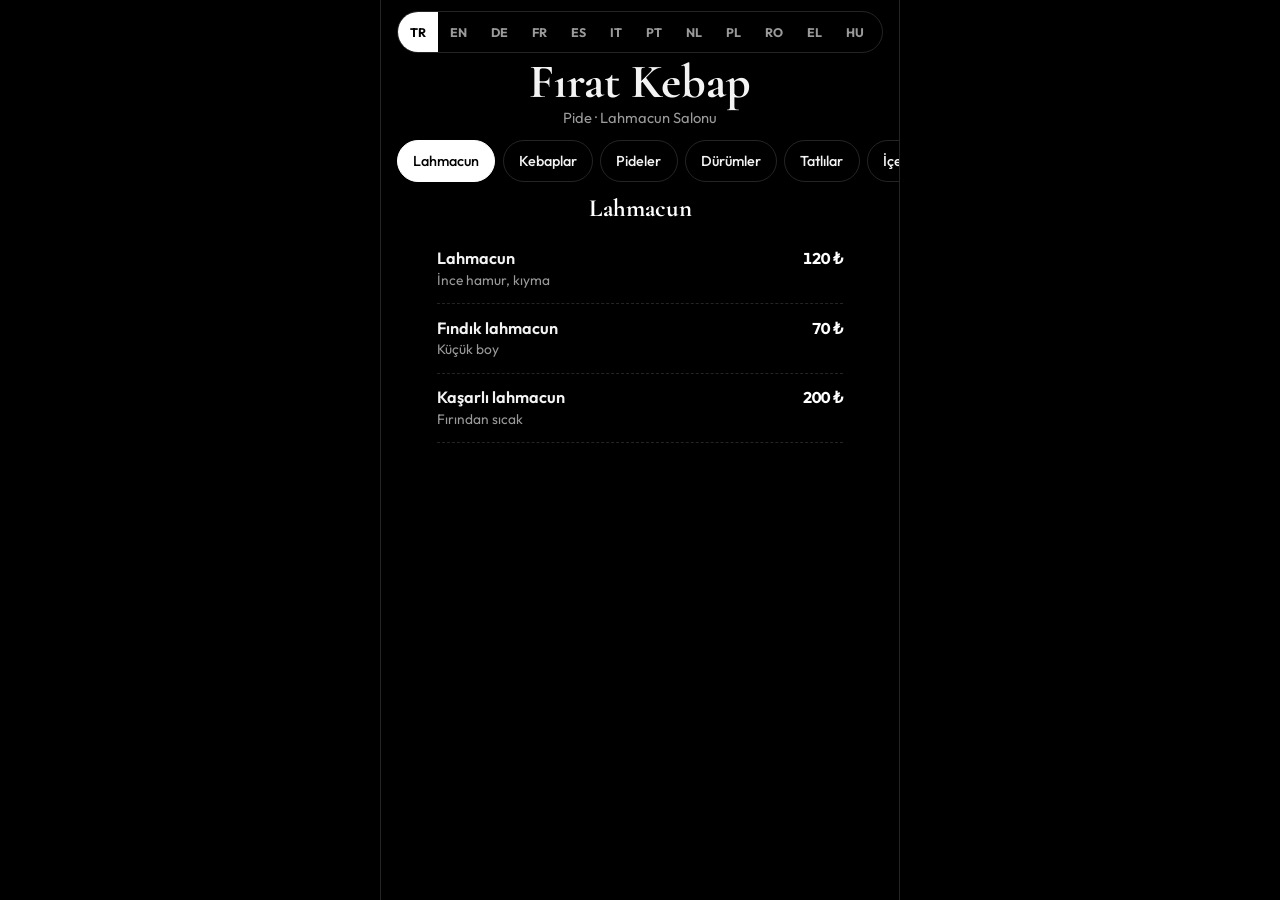
==== commit 941bba3d: "Sitede urun icerikleri" ====
--- a/index.html
+++ b/index.html
@@ -11,7 +11,7 @@
       href="https://fonts.googleapis.com/css2?family=Cormorant+Garamond:ital,wght@0,600;0,700;1,600&family=Outfit:wght@400;500;600;700&display=swap"
       rel="stylesheet"
     />
-    <link rel="stylesheet" href="styles.css?v=8" />
+    <link rel="stylesheet" href="styles.css?v=9" />
   </head>
   <body>
     <div class="app">
@@ -36,6 +36,6 @@
     <script src="github-config.js"></script>
     <script src="menu.js"></script>
     <script src="cloud.js"></script>
-    <script src="app.js?v=8"></script>
+    <script src="app.js?v=9"></script>
   </body>
 </html>
--- a/styles.css
+++ b/styles.css
@@ -226,6 +226,27 @@
   margin-top: 0.15rem;
 }
 
+.ings {
+  display: flex;
+  flex-wrap: wrap;
+  gap: 0.35rem;
+  margin-top: 0.45rem;
+}
+
+.ings span {
+  font-size: 0.74rem;
+  line-height: 1.2;
+  color: var(--muted);
+  border: 1px solid var(--line);
+  border-radius: 999px;
+  padding: 0.18rem 0.5rem;
+}
+
+.ings b {
+  color: #fff;
+  font-weight: 650;
+}
+
 .price {
   flex: none;
   font-variant-numeric: tabular-nums;
